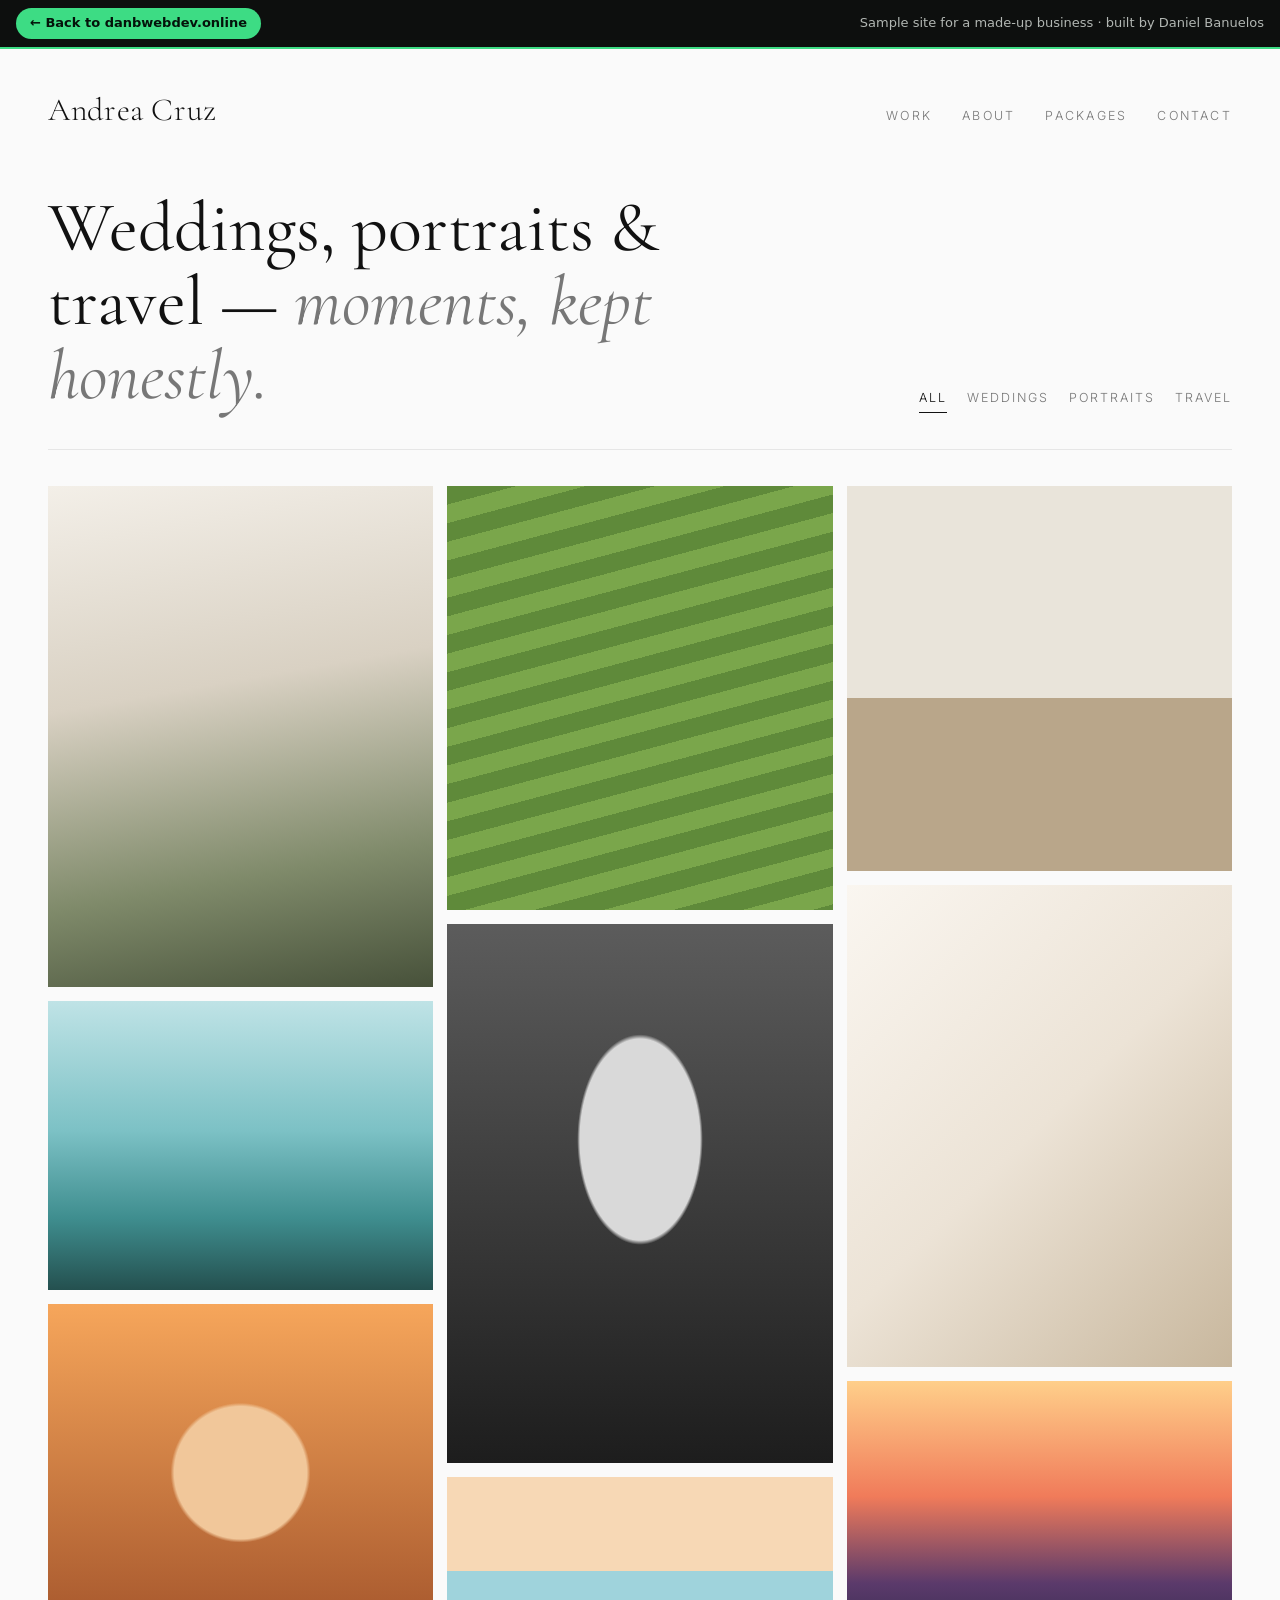
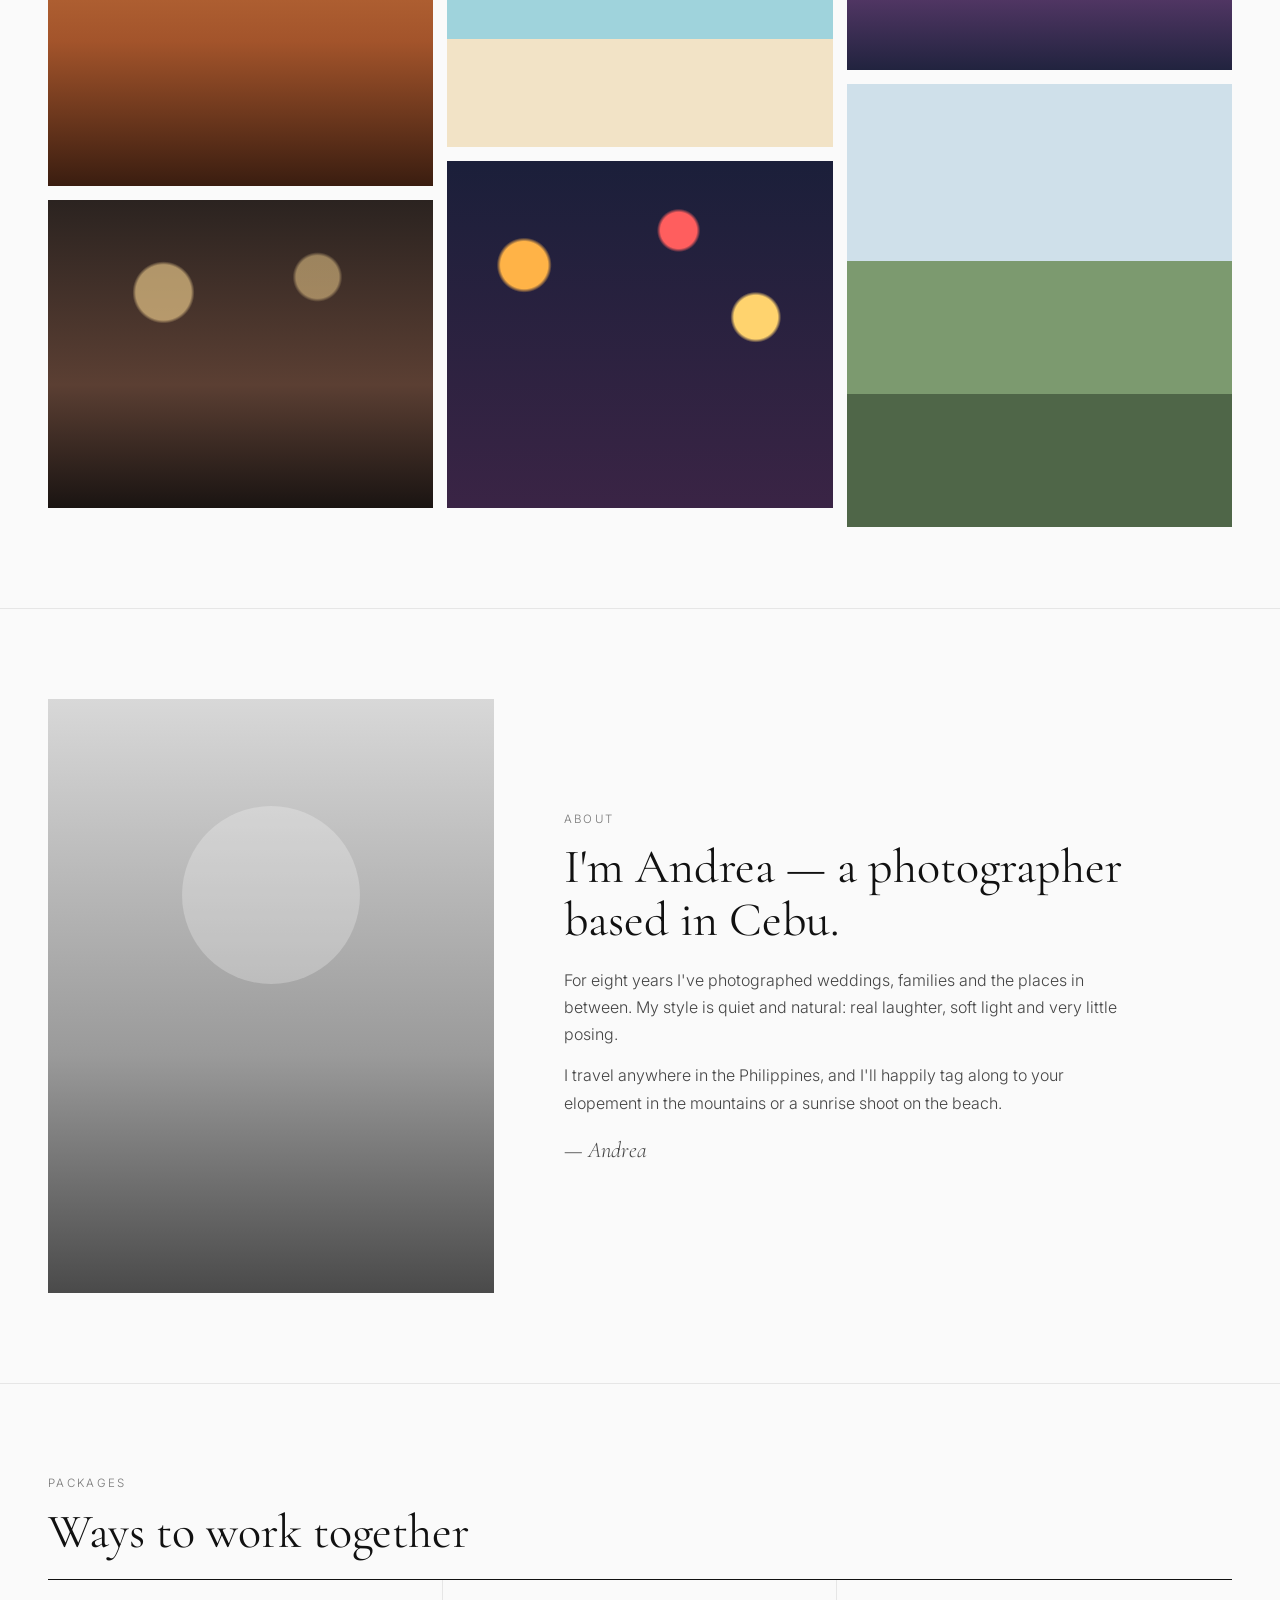
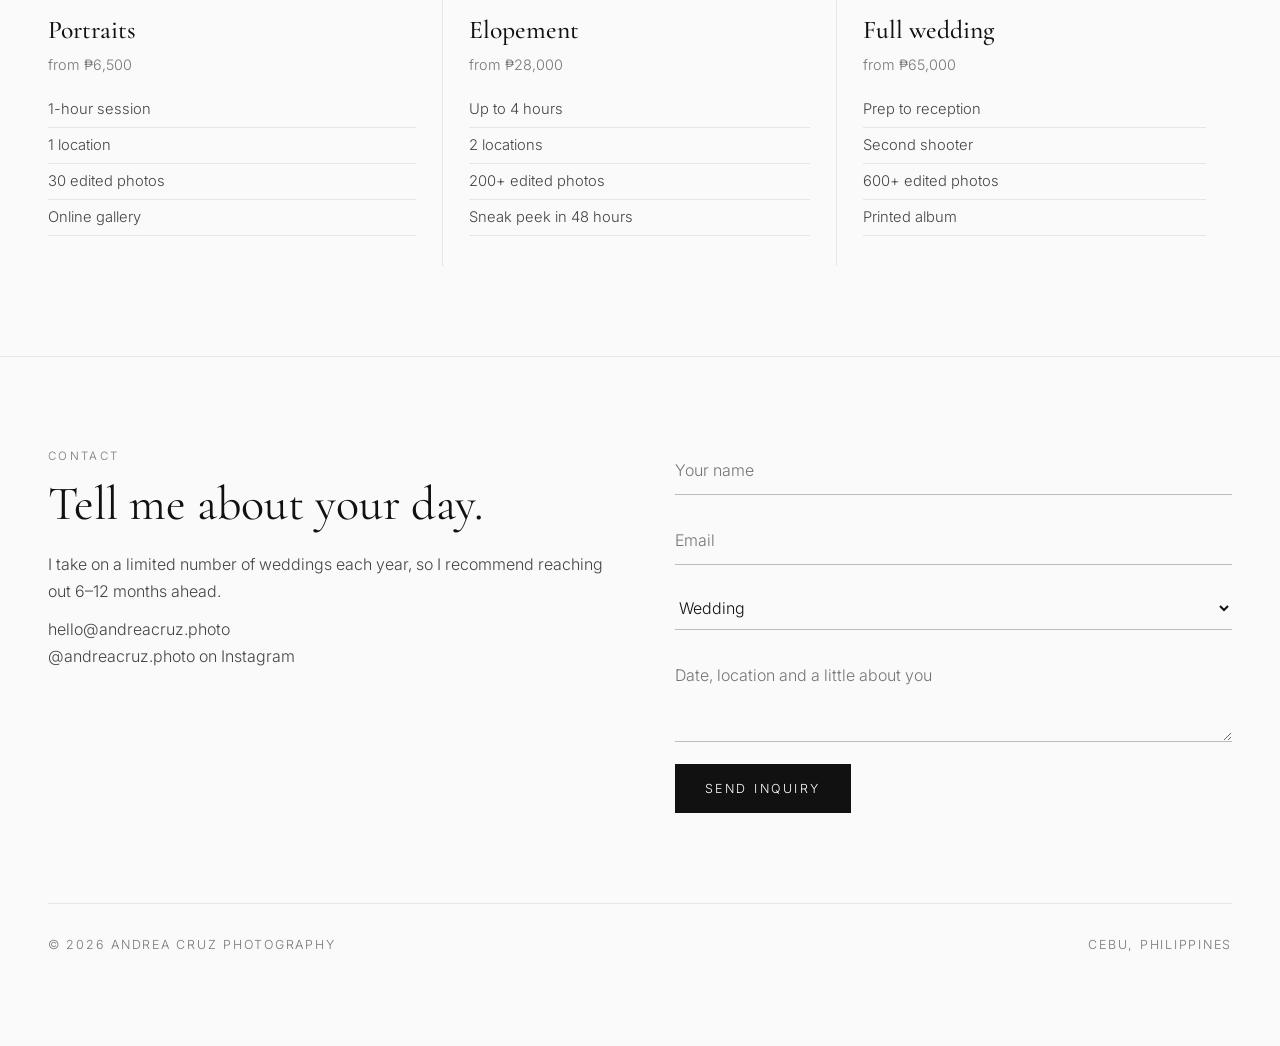
==== samples/andreacruz.html @ 4bbcccd9 "Add live demo sample sites and link them from the portfolio" ====
<!DOCTYPE html>
<html lang="en">
<head>
<meta charset="UTF-8">
<meta name="viewport" content="width=device-width, initial-scale=1.0">
<title>Andrea Cruz — Photographer (sample site)</title>
<link rel="preconnect" href="https://fonts.googleapis.com">
<link rel="preconnect" href="https://fonts.gstatic.com" crossorigin>
<link href="https://fonts.googleapis.com/css2?family=Cormorant+Garamond:ital,wght@0,400;0,500;1,400&family=Inter:wght@300;400;500&display=swap" rel="stylesheet">
<style>
  :root{--ink:#111;--muted:#777;--line:#e6e6e6;--bg:#fafafa}
  *{box-sizing:border-box;margin:0;padding:0}
  html{scroll-behavior:smooth}
  body{font-family:Inter,sans-serif;font-weight:300;background:var(--bg);color:var(--ink);line-height:1.7}
  a{color:inherit;text-decoration:none}
  .wrap{max-width:1240px;margin:0 auto;padding:0 28px}
  .serif{font-family:"Cormorant Garamond",serif}
  header{display:flex;justify-content:space-between;align-items:baseline;padding:34px 0 24px}
  .name{font-family:"Cormorant Garamond",serif;font-size:2rem;letter-spacing:.02em}
  .links{display:flex;gap:30px;font-size:.78rem;letter-spacing:.18em;text-transform:uppercase}
  .links a{color:var(--muted)}.links a:hover{color:var(--ink)}
  .intro{display:flex;justify-content:space-between;align-items:flex-end;gap:30px;padding:30px 0 36px;border-bottom:1px solid var(--line);flex-wrap:wrap}
  .intro h1{font-family:"Cormorant Garamond",serif;font-weight:400;font-size:clamp(2.4rem,5.5vw,4.4rem);line-height:1.05;max-width:760px}
  .intro h1 em{color:var(--muted)}
  .filters{display:flex;gap:20px;font-size:.78rem;letter-spacing:.16em;text-transform:uppercase}
  .filters button{background:none;border:none;font:inherit;letter-spacing:inherit;text-transform:inherit;color:var(--muted);cursor:pointer;padding:4px 0;border-bottom:1px solid transparent}
  .filters button.on{color:var(--ink);border-color:var(--ink)}
  .gallery{columns:3;column-gap:14px;padding:36px 0 80px}
  .ph{break-inside:avoid;margin-bottom:14px;cursor:zoom-in;position:relative;overflow:hidden}
  .ph.hide{display:none}
  .ph .img{width:100%;transition:transform .6s ease}
  .ph:hover .img{transform:scale(1.03)}
  .ph figcaption{position:absolute;left:12px;bottom:10px;color:#fff;font-size:.72rem;letter-spacing:.14em;text-transform:uppercase;opacity:0;transition:.3s;text-shadow:0 1px 6px rgba(0,0,0,.5)}
  .ph:hover figcaption{opacity:1}
  section{padding:90px 0;border-top:1px solid var(--line)}
  .about{display:grid;grid-template-columns:.8fr 1.2fr;gap:70px;align-items:center}
  .portrait{aspect-ratio:3/4;background:linear-gradient(180deg,#d8d8d8 0%,#9a9a9a 60%,#4a4a4a 100%);position:relative}
  .portrait::after{content:"";position:absolute;left:30%;right:30%;top:18%;height:30%;border-radius:50%;background:rgba(255,255,255,.25)}
  .about h2,.pk h2,.contact h2{font-family:"Cormorant Garamond",serif;font-weight:400;font-size:clamp(2rem,4vw,3rem);line-height:1.1;margin-bottom:20px}
  .about p{color:#444;margin-bottom:14px;max-width:560px}
  .label{font-size:.72rem;letter-spacing:.2em;text-transform:uppercase;color:var(--muted);margin-bottom:12px;display:block}
  .pkgs{display:grid;grid-template-columns:repeat(3,1fr);border-top:1px solid var(--ink)}
  .pkg{padding:28px 26px 30px 0;border-right:1px solid var(--line)}
  .pkg+.pkg{padding-left:26px}
  .pkg:last-child{border-right:none}
  .pkg h3{font-family:"Cormorant Garamond",serif;font-weight:500;font-size:1.6rem}
  .pkg .pr{font-size:.9rem;color:var(--muted);margin:2px 0 14px}
  .pkg ul{list-style:none;font-size:.92rem;color:#444}
  .pkg li{padding:5px 0;border-bottom:1px solid var(--line)}
  .contact{display:grid;grid-template-columns:1fr 1fr;gap:70px}
  .contact p{color:#444;margin-bottom:10px}
  form{display:grid;gap:22px}
  input,select,textarea{width:100%;border:none;border-bottom:1px solid #bbb;background:transparent;padding:10px 0;font:inherit;color:var(--ink);outline:none}
  input:focus,textarea:focus,select:focus{border-color:var(--ink)}
  textarea{min-height:90px;resize:vertical}
  .btn{justify-self:start;background:var(--ink);color:#fff;border:none;padding:14px 30px;font:inherit;font-size:.78rem;letter-spacing:.2em;text-transform:uppercase;cursor:pointer}
  .ok{display:none;font-style:italic;color:#444}
  footer{padding:30px 0 90px;display:flex;justify-content:space-between;font-size:.78rem;letter-spacing:.14em;text-transform:uppercase;color:var(--muted);border-top:1px solid var(--line);flex-wrap:wrap;gap:12px}
  .lb{position:fixed;inset:0;background:rgba(10,10,10,.94);display:none;place-items:center;z-index:50;padding:40px}
  .lb.on{display:grid}
  .lb .img{width:min(80vw,900px);height:min(75vh,640px)}
  .lb p{color:#ccc;text-align:center;margin-top:14px;font-size:.8rem;letter-spacing:.16em;text-transform:uppercase}
  .lb button{position:absolute;background:none;border:none;color:#fff;font-size:2rem;cursor:pointer;padding:10px}
  .lb .x{top:16px;right:22px}.lb .prev{left:16px;top:50%}.lb .next{right:16px;top:50%}
  .demo{position:fixed;left:14px;bottom:14px;z-index:99;background:#111;color:#fff;font:500 12px Inter,sans-serif;padding:8px 14px;border-radius:999px;box-shadow:0 6px 18px rgba(0,0,0,.25)}
  .demo a{color:#7ee2a8;text-decoration:underline}
  @media(max-width:860px){.gallery{columns:2}.about,.contact{grid-template-columns:1fr}.pkgs{grid-template-columns:1fr}.pkg,.pkg+.pkg{padding:22px 0;border-right:none;border-bottom:1px solid var(--line)}.links{gap:16px}}
  @media(max-width:520px){.gallery{columns:1}header{flex-direction:column;gap:8px}}
  @media(max-width:560px){.dk-bar span{display:none}}
</style>
</head>
<body>
<div class="dk-bar" style="position:relative;z-index:1000;display:flex;justify-content:space-between;align-items:center;gap:12px;padding:8px 16px;background:#0d0f0e;color:#e9efea;font:500 13px/1.3 system-ui,-apple-system,'Segoe UI',sans-serif;border-bottom:2px solid #3ddc84">
  <a href="../index.html#portfolio" style="display:inline-flex;align-items:center;gap:8px;background:#3ddc84;color:#04120a;font-weight:700;padding:7px 14px;border-radius:999px;text-decoration:none;white-space:nowrap">← Back to danbwebdev.online</a>
  <span style="opacity:.75;text-align:right">Sample site for a made-up business · built by Daniel Banuelos</span>
</div>
<div class="wrap">
  <header><a href="#" class="name">Andrea Cruz</a><nav class="links"><a href="#work">Work</a><a href="#about">About</a><a href="#packages">Packages</a><a href="#contact">Contact</a></nav></header>
  <div class="intro" id="work">
    <h1>Weddings, portraits &amp; travel — <em>moments, kept honestly.</em></h1>
    <div class="filters">
      <button class="on" data-f="all">All</button><button data-f="wedding">Weddings</button><button data-f="portrait">Portraits</button><button data-f="travel">Travel</button>
    </div>
  </div>
  <div class="gallery" id="gallery"></div>
</div>

<section id="about"><div class="wrap about">
  <div class="portrait"></div>
  <div>
    <span class="label">About</span>
    <h2>I'm Andrea — a photographer based in Cebu.</h2>
    <p>For eight years I've photographed weddings, families and the places in between. My style is quiet and natural: real laughter, soft light and very little posing.</p>
    <p>I travel anywhere in the Philippines, and I'll happily tag along to your elopement in the mountains or a sunrise shoot on the beach.</p>
    <p class="serif" style="font-size:1.4rem;font-style:italic">— Andrea</p>
  </div>
</div></section>

<section id="packages"><div class="wrap pk">
  <span class="label">Packages</span>
  <h2>Ways to work together</h2>
  <div class="pkgs">
    <div class="pkg"><h3>Portraits</h3><div class="pr">from ₱6,500</div><ul><li>1-hour session</li><li>1 location</li><li>30 edited photos</li><li>Online gallery</li></ul></div>
    <div class="pkg"><h3>Elopement</h3><div class="pr">from ₱28,000</div><ul><li>Up to 4 hours</li><li>2 locations</li><li>200+ edited photos</li><li>Sneak peek in 48 hours</li></ul></div>
    <div class="pkg"><h3>Full wedding</h3><div class="pr">from ₱65,000</div><ul><li>Prep to reception</li><li>Second shooter</li><li>600+ edited photos</li><li>Printed album</li></ul></div>
  </div>
</div></section>

<section id="contact"><div class="wrap contact">
  <div>
    <span class="label">Contact</span>
    <h2>Tell me about your day.</h2>
    <p>I take on a limited number of weddings each year, so I recommend reaching out 6–12 months ahead.</p>
    <p>hello@andreacruz.photo<br>@andreacruz.photo on Instagram</p>
  </div>
  <form id="f">
    <input placeholder="Your name" required>
    <input type="email" placeholder="Email" required>
    <select><option>Wedding</option><option>Elopement</option><option>Portraits</option><option>Something else</option></select>
    <textarea placeholder="Date, location and a little about you"></textarea>
    <button class="btn" type="submit">Send inquiry</button>
    <p class="ok" id="ok">Thank you — I'll be in touch soon. (This is a demo site, so nothing was sent.)</p>
  </form>
</div></section>

<div class="wrap"><footer><span>© 2026 Andrea Cruz Photography</span><span>Cebu, Philippines</span></footer></div>

<div class="lb" id="lb"><button class="x" aria-label="Close">×</button><button class="prev" aria-label="Previous">‹</button><button class="next" aria-label="Next">›</button><div><div class="img" id="lbImg"></div><p id="lbCap"></p></div></div>


<script>
  // "Photos" are painted with gradients so the demo needs no image files.
  const photos=[
    ['wedding','Garden ceremony · Tagaytay',1.3,'linear-gradient(170deg,#f3efe8 0%,#d9d1c3 40%,#7f8a6a 75%,#47513a 100%)'],
    ['travel','Kawasan Falls · Cebu',.75,'linear-gradient(180deg,#bfe3e6 0%,#7cc1c5 45%,#3f8e8f 75%,#24504f 100%)'],
    ['portrait','Golden hour · Mactan',1.25,'radial-gradient(circle at 50% 35%,#f1c79a 0 18%,transparent 19%),linear-gradient(180deg,#f6a65b,#a3542b 70%,#3a1d10)'],
    ['wedding','First dance · Manila',.8,'radial-gradient(circle at 30% 30%,rgba(255,220,150,.6) 0 8%,transparent 9%),radial-gradient(circle at 70% 25%,rgba(255,220,150,.5) 0 6%,transparent 7%),linear-gradient(180deg,#2b2320,#5b3f33 60%,#1a1412)'],
    ['travel','Rice terraces · Batad',1.1,'repeating-linear-gradient(165deg,#5f8a3a 0 18px,#7aa64b 18px 36px),linear-gradient(#8bb6d6,#8bb6d6)'],
    ['portrait','Studio · black & white',1.4,'radial-gradient(ellipse at 50% 40%,#d9d9d9 0 22%,transparent 23%),linear-gradient(180deg,#5c5c5c,#1d1d1d)'],
    ['wedding','Beach vows · Bantayan',.7,'linear-gradient(180deg,#f7d8b5 0 35%,#9fd3dc 35% 60%,#f2e3c6 60%)'],
    ['travel','Night market · Taipei',.9,'radial-gradient(circle at 20% 30%,#ffb347 0 6%,transparent 7%),radial-gradient(circle at 60% 20%,#ff5e5e 0 5%,transparent 6%),radial-gradient(circle at 80% 45%,#ffd36e 0 6%,transparent 7%),linear-gradient(180deg,#1b1f3a,#3a2445)'],
    ['portrait','Family · Lahug',1,'linear-gradient(180deg,#e9e4da 0 55%,#b9a68a 55%),linear-gradient(#000,#000)'],
    ['wedding','Getting ready',1.25,'linear-gradient(135deg,#faf6f0 0%,#ece3d6 50%,#c8b79d 100%)'],
    ['travel','Sunset ferry · Bohol',.75,'linear-gradient(180deg,#ffcf8a 0%,#f07b5a 40%,#5b3a6b 70%,#21233f 100%)'],
    ['portrait','Couple · Osmeña Peak',1.15,'linear-gradient(180deg,#cfe0ea 0 40%,#7c9a6f 40% 70%,#4f6648 70%)'],
  ];
  const g=document.getElementById('gallery');
  photos.forEach((p,i)=>{const f=document.createElement('figure');f.className='ph';f.dataset.c=p[0];f.dataset.i=i;
    f.innerHTML=`<div class="img" style="aspect-ratio:1/${p[2]};background:${p[3]}"></div><figcaption>${p[1]}</figcaption>`;g.appendChild(f)});
  document.querySelectorAll('.filters button').forEach(b=>b.onclick=()=>{
    document.querySelectorAll('.filters button').forEach(x=>x.classList.toggle('on',x===b));
    document.querySelectorAll('.ph').forEach(p=>p.classList.toggle('hide',b.dataset.f!=='all'&&p.dataset.c!==b.dataset.f));
  });
  const lb=document.getElementById('lb');let cur=0;
  const visible=()=>[...document.querySelectorAll('.ph:not(.hide)')].map(x=>+x.dataset.i);
  function show(i){cur=i;document.getElementById('lbImg').style.background=photos[i][3];document.getElementById('lbCap').textContent=photos[i][1];lb.classList.add('on')}
  g.onclick=e=>{const f=e.target.closest('.ph');if(f)show(+f.dataset.i)};
  function step(n){const v=visible(),k=v.indexOf(cur);show(v[(k+n+v.length)%v.length])}
  lb.querySelector('.x').onclick=()=>lb.classList.remove('on');
  lb.querySelector('.prev').onclick=e=>{e.stopPropagation();step(-1)};
  lb.querySelector('.next').onclick=e=>{e.stopPropagation();step(1)};
  lb.onclick=e=>{if(e.target===lb)lb.classList.remove('on')};
  document.addEventListener('keydown',e=>{if(!lb.classList.contains('on'))return;if(e.key==='Escape')lb.classList.remove('on');if(e.key==='ArrowRight')step(1);if(e.key==='ArrowLeft')step(-1)});
  document.getElementById('f').onsubmit=e=>{e.preventDefault();document.getElementById('ok').style.display='block'};
</script>
</body>
</html>
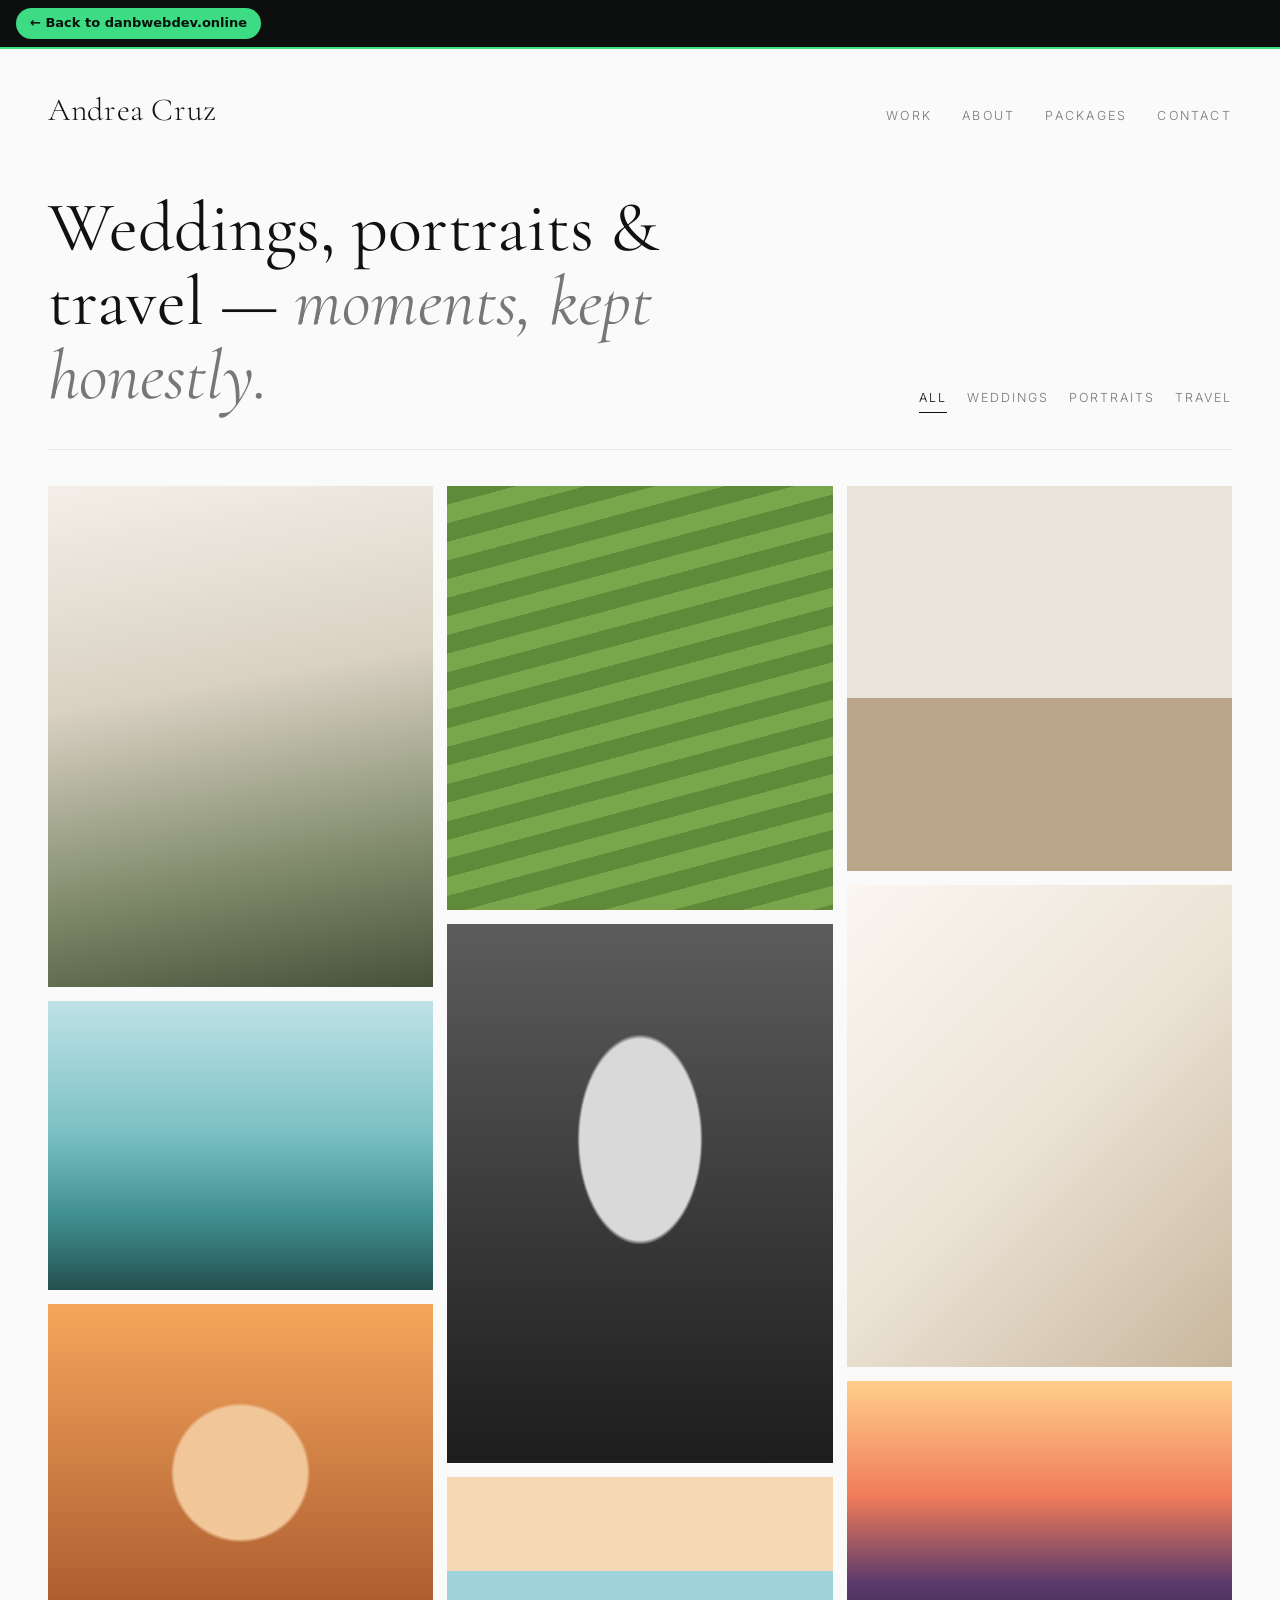
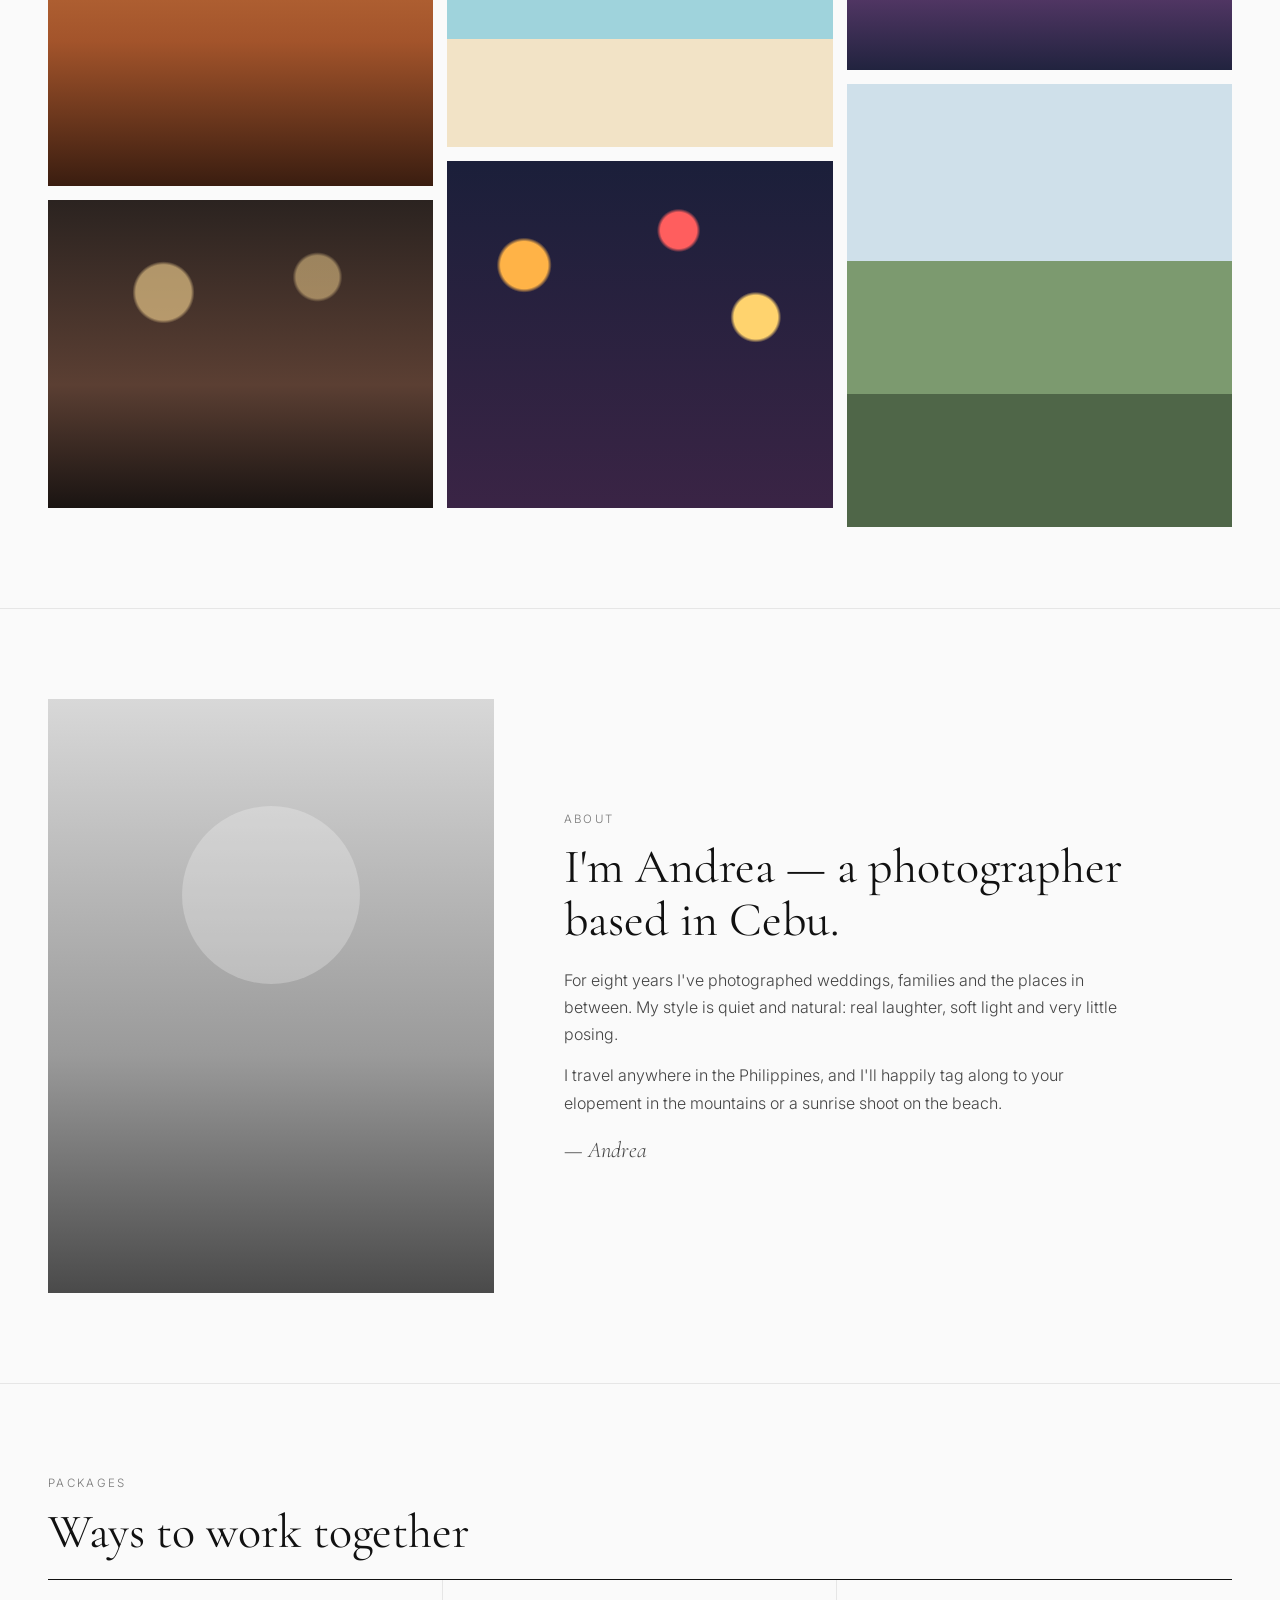
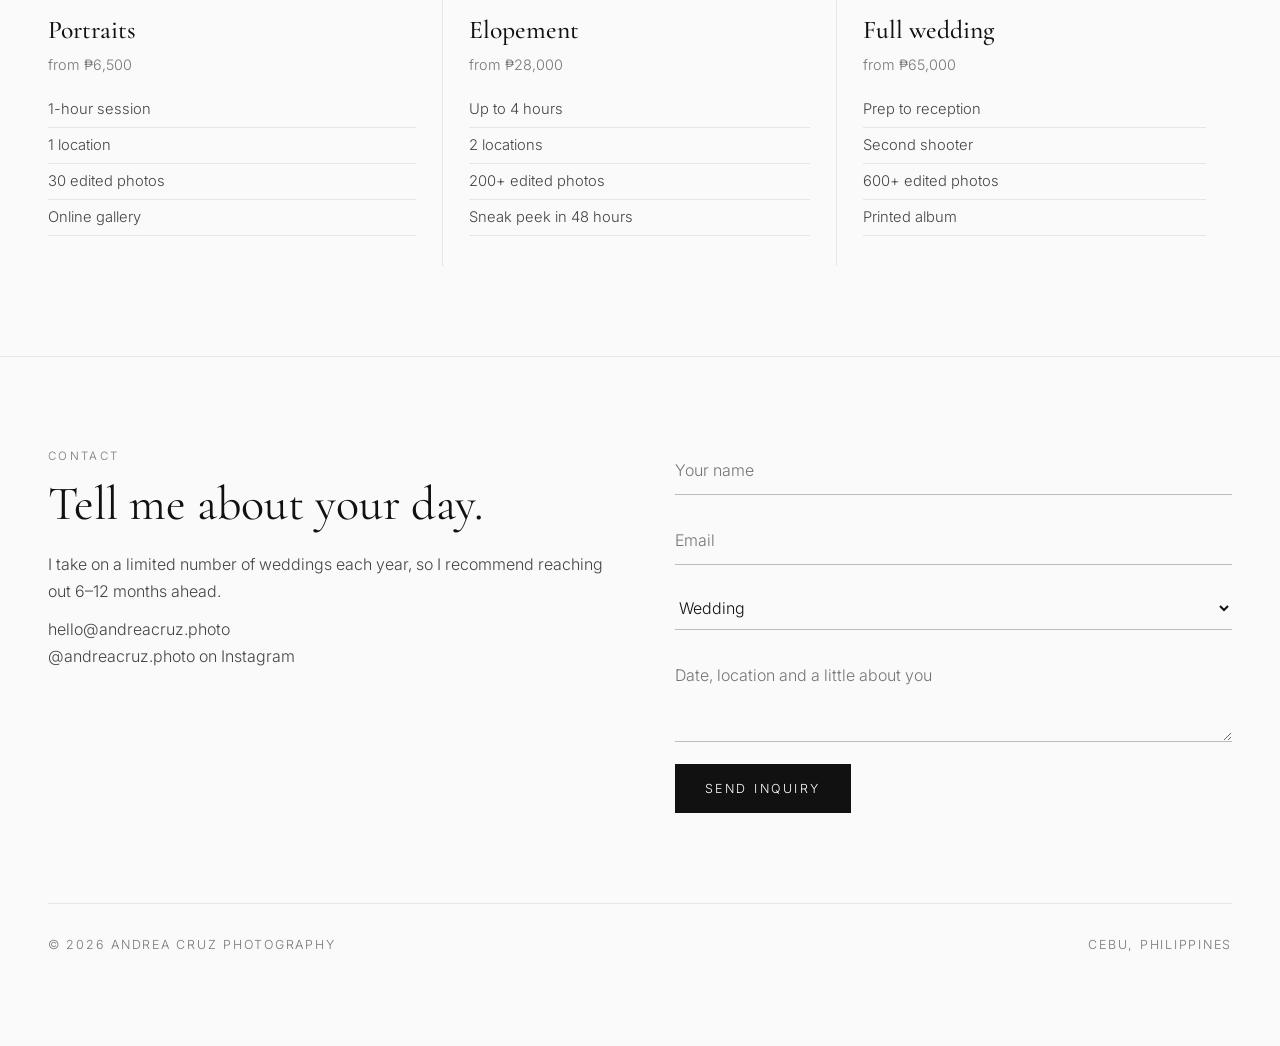
==== commit 59ebbd1b: "Remove 'sample site' note from demo page banners" ====
--- a/samples/andreacruz.html
+++ b/samples/andreacruz.html
@@ -72,7 +72,6 @@
 <body>
 <div class="dk-bar" style="position:relative;z-index:1000;display:flex;justify-content:space-between;align-items:center;gap:12px;padding:8px 16px;background:#0d0f0e;color:#e9efea;font:500 13px/1.3 system-ui,-apple-system,'Segoe UI',sans-serif;border-bottom:2px solid #3ddc84">
   <a href="../index.html#portfolio" style="display:inline-flex;align-items:center;gap:8px;background:#3ddc84;color:#04120a;font-weight:700;padding:7px 14px;border-radius:999px;text-decoration:none;white-space:nowrap">← Back to danbwebdev.online</a>
-  <span style="opacity:.75;text-align:right">Sample site for a made-up business · built by Daniel Banuelos</span>
 </div>
 <div class="wrap">
   <header><a href="#" class="name">Andrea Cruz</a><nav class="links"><a href="#work">Work</a><a href="#about">About</a><a href="#packages">Packages</a><a href="#contact">Contact</a></nav></header>
